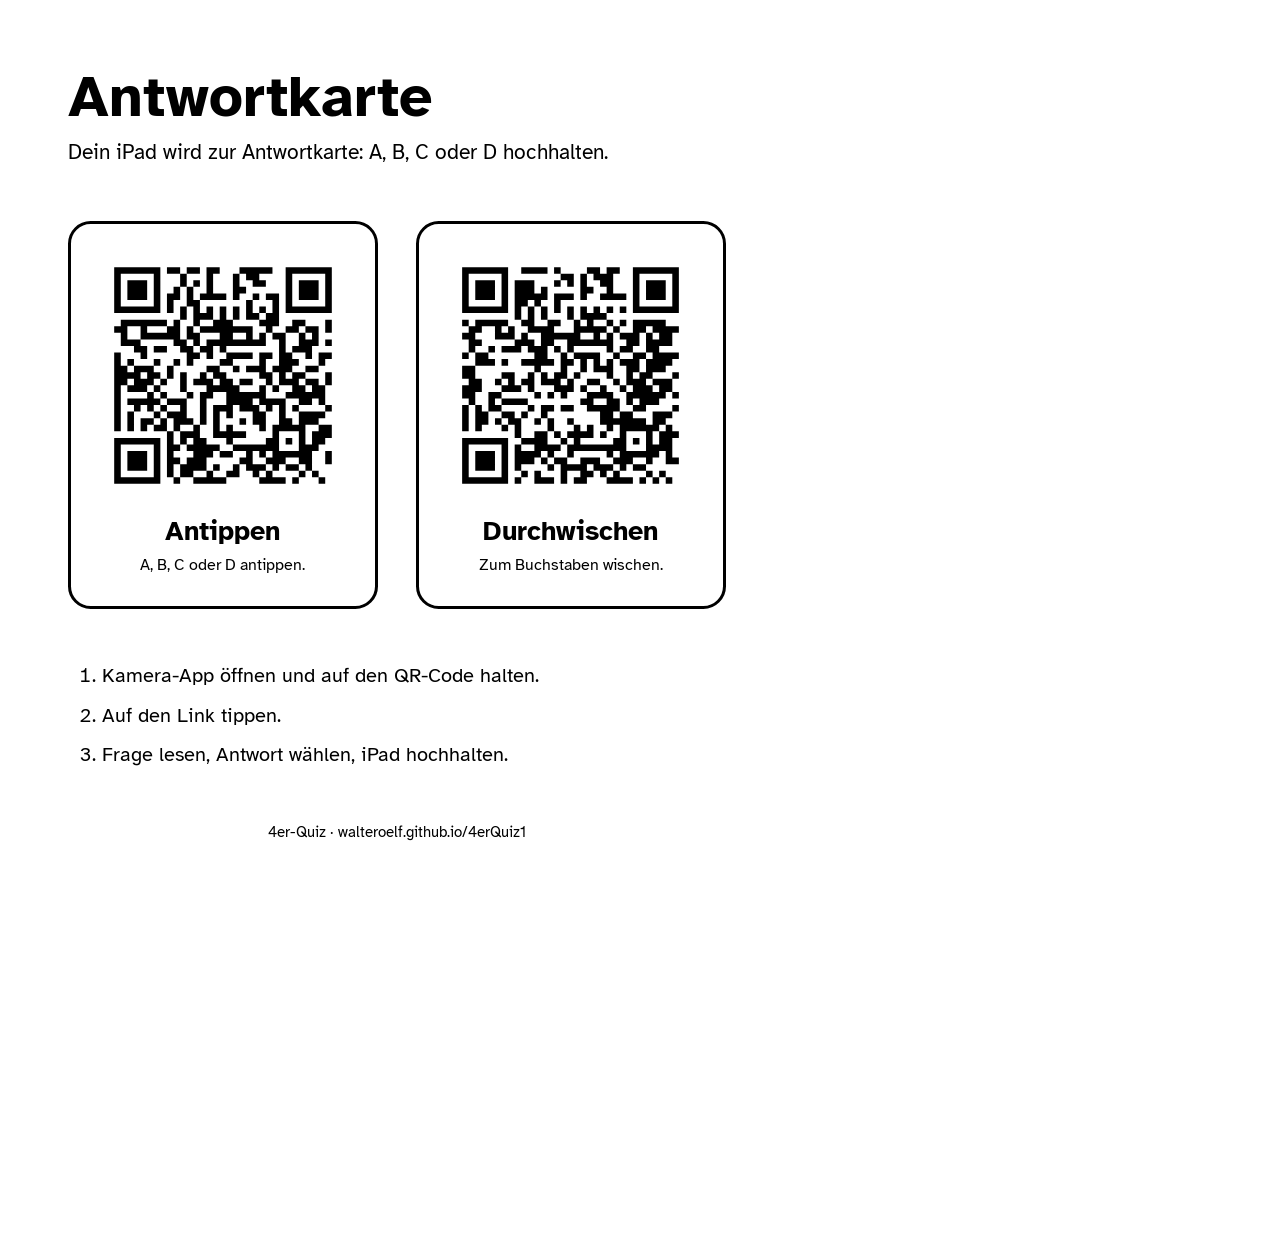
==== vorlage/antwortkarte-qr.html @ a81f3c60 "QR-Codes zur Antwortkarte als Seite für die Schüler Co-Authored-By: Claude Sonnet 5.5 <noreply@anthr" ====
<!doctype html>
<!--
  Schülerseite mit den QR-Codes zur Antwortkarte (siehe make_qr.py):
  A4 hochkant, rein schwarz-weiß.
-->
<html lang="de">
<head>
  <meta charset="utf-8">
  <title>Antwortkarte – QR-Codes</title>
  <link href="https://fonts.googleapis.com/css2?family=Atkinson+Hyperlegible:wght@400;700&display=swap" rel="stylesheet">
  <style>
    @page { size: A4 portrait; margin: 0; }

    html, body { margin: 0; height: 297mm; overflow: hidden; }

    body {
      width: 210mm;
      height: 297mm;
      color: #000;
      background: #fff;
      font-family: "Atkinson Hyperlegible", "Helvetica Neue", Arial, sans-serif;
      font-size: 14pt;
      line-height: 1.4;
    }

    .page {
      height: 100%;
      padding: 18mm 18mm 14mm;
      display: flex;
      flex-direction: column;
      gap: 14mm;
    }

    h1 {
      margin: 0;
      font-size: 44pt;
      line-height: 1;
    }

    .lead { margin: 3mm 0 0; font-size: 16pt; }

    .codes {
      display: grid;
      grid-template-columns: 1fr 1fr;
      gap: 10mm;
    }

    .code {
      border: 3px solid #000;
      border-radius: 6mm;
      padding: 8mm;
      text-align: center;
    }

    .code img { width: 100%; display: block; }

    .code h2 { margin: 4mm 0 1mm; font-size: 20pt; }

    .code p { margin: 0; font-size: 12pt; }

    ol {
      margin: 0;
      padding-left: 9mm;
      display: flex;
      flex-direction: column;
      gap: 3mm;
      font-size: 15pt;
    }

    footer {
      font-size: 11pt;
      text-align: center;
    }
  </style>
</head>
<body>
  <div class="page">
    <header>
      <h1>Antwortkarte</h1>
      <p class="lead">
        Dein iPad wird zur Antwortkarte: A, B, C oder D hochhalten.
      </p>
    </header>

    <section class="codes">
      <div class="code">
        <img src="qr-karte-antippen.svg" alt="QR-Code: Antippen">
        <h2>Antippen</h2>
        <p>A, B, C oder D antippen.</p>
      </div>
      <div class="code">
        <img src="qr-karte-wischen.svg" alt="QR-Code: Durchwischen">
        <h2>Durchwischen</h2>
        <p>Zum Buchstaben wischen.</p>
      </div>
    </section>

    <ol>
      <li>Kamera-App öffnen und auf den QR-Code halten.</li>
      <li>Auf den Link tippen.</li>
      <li>Frage lesen, Antwort wählen, iPad hochhalten.</li>
    </ol>

    <footer>4er-Quiz · walteroelf.github.io/4erQuiz1</footer>
  </div>
</body>
</html>
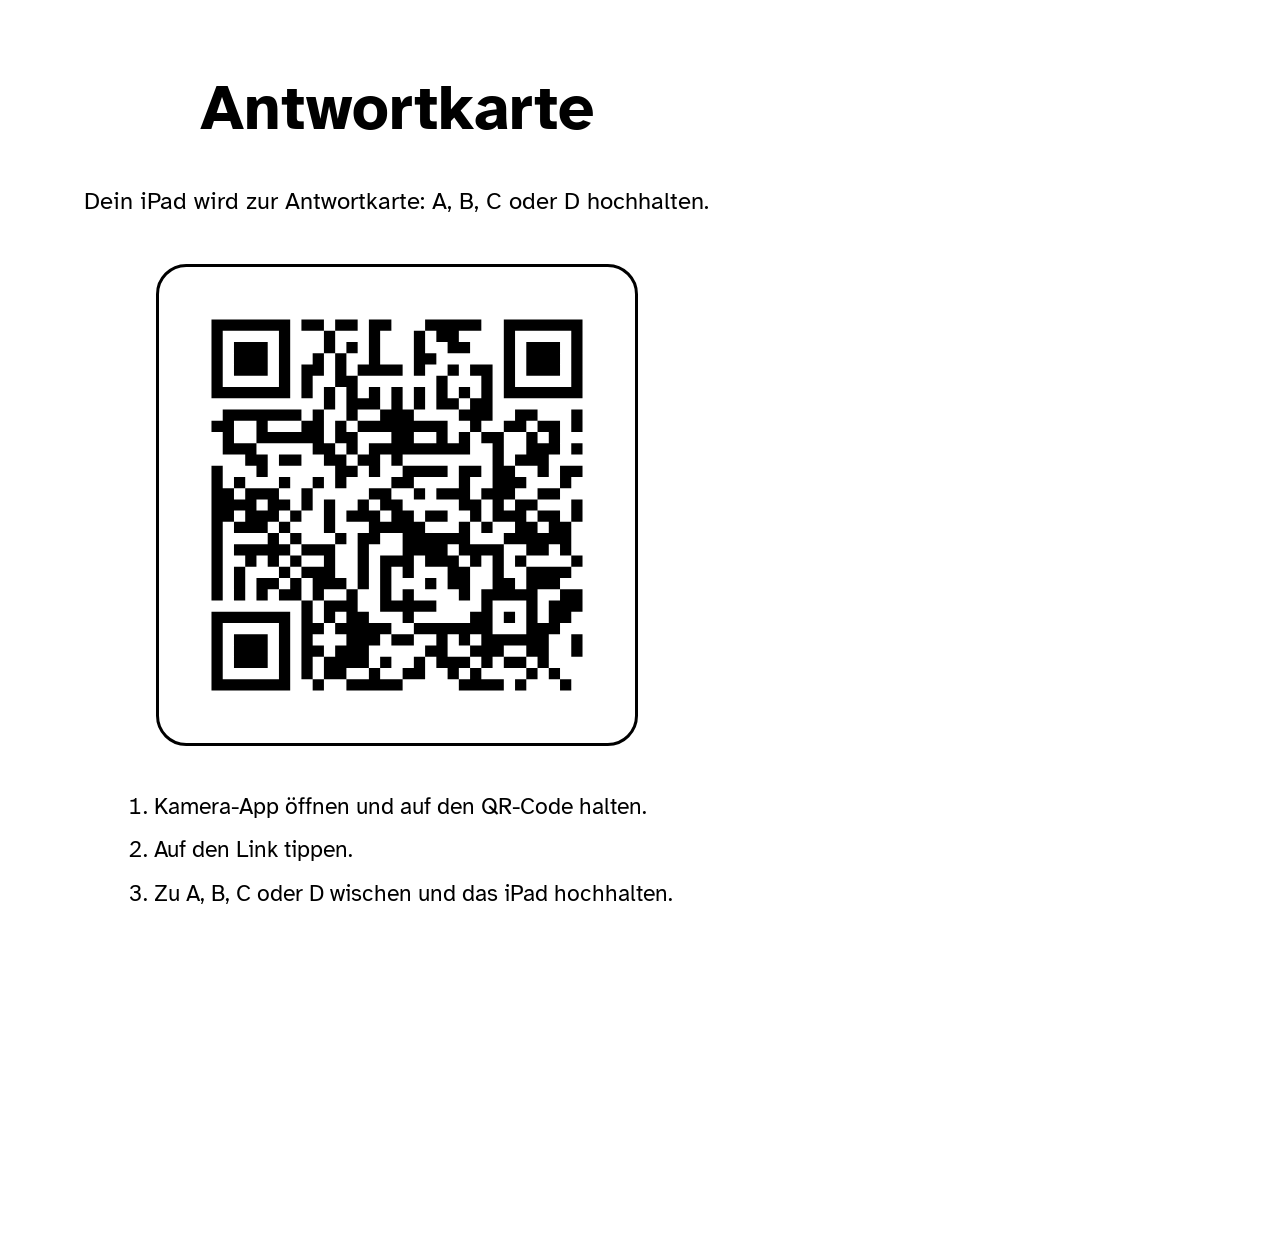
==== commit 0e8ca8e3: "Antwortkarte nur noch zum Durchwischen, ein QR-Code Co-Authored-By: Claude Sonnet 5.5 <noreply@anthr" ====
--- a/vorlage/antwortkarte-qr.html
+++ b/vorlage/antwortkarte-qr.html
@@ -1,12 +1,12 @@
 <!doctype html>
 <!--
-  Schülerseite mit den QR-Codes zur Antwortkarte (siehe make_qr.py):
+  Schülerseite mit dem QR-Code zur Antwortkarte (siehe make_qr.py):
   A4 hochkant, rein schwarz-weiß.
 -->
 <html lang="de">
 <head>
   <meta charset="utf-8">
-  <title>Antwortkarte – QR-Codes</title>
+  <title>Antwortkarte – QR-Code</title>
   <link href="https://fonts.googleapis.com/css2?family=Atkinson+Hyperlegible:wght@400;700&display=swap" rel="stylesheet">
   <style>
     @page { size: A4 portrait; margin: 0; }
@@ -19,44 +19,35 @@
       color: #000;
       background: #fff;
       font-family: "Atkinson Hyperlegible", "Helvetica Neue", Arial, sans-serif;
-      font-size: 14pt;
+      font-size: 16pt;
       line-height: 1.4;
     }
 
     .page {
       height: 100%;
-      padding: 18mm 18mm 14mm;
+      padding: 20mm 20mm 14mm;
       display: flex;
       flex-direction: column;
-      gap: 14mm;
+      align-items: center;
+      gap: 12mm;
+      text-align: center;
     }
 
     h1 {
       margin: 0;
-      font-size: 44pt;
+      font-size: 48pt;
       line-height: 1;
     }
 
-    .lead { margin: 3mm 0 0; font-size: 16pt; }
-
-    .codes {
-      display: grid;
-      grid-template-columns: 1fr 1fr;
-      gap: 10mm;
-    }
+    .lead { margin: 0; font-size: 18pt; }
 
     .code {
       border: 3px solid #000;
-      border-radius: 6mm;
+      border-radius: 8mm;
       padding: 8mm;
-      text-align: center;
     }
 
-    .code img { width: 100%; display: block; }
-
-    .code h2 { margin: 4mm 0 1mm; font-size: 20pt; }
-
-    .code p { margin: 0; font-size: 12pt; }
+    .code img { width: 110mm; display: block; }
 
     ol {
       margin: 0;
@@ -64,41 +55,28 @@
       display: flex;
       flex-direction: column;
       gap: 3mm;
-      font-size: 15pt;
+      font-size: 17pt;
+      text-align: left;
     }
 
-    footer {
-      font-size: 11pt;
-      text-align: center;
-    }
+    footer { margin-top: auto; font-size: 11pt; }
   </style>
 </head>
 <body>
   <div class="page">
-    <header>
-      <h1>Antwortkarte</h1>
-      <p class="lead">
-        Dein iPad wird zur Antwortkarte: A, B, C oder D hochhalten.
-      </p>
-    </header>
+    <h1>Antwortkarte</h1>
+    <p class="lead">
+      Dein iPad wird zur Antwortkarte: A, B, C oder D hochhalten.
+    </p>
 
-    <section class="codes">
-      <div class="code">
-        <img src="qr-karte-antippen.svg" alt="QR-Code: Antippen">
-        <h2>Antippen</h2>
-        <p>A, B, C oder D antippen.</p>
-      </div>
-      <div class="code">
-        <img src="qr-karte-wischen.svg" alt="QR-Code: Durchwischen">
-        <h2>Durchwischen</h2>
-        <p>Zum Buchstaben wischen.</p>
-      </div>
-    </section>
+    <div class="code">
+      <img src="qr-karte.svg" alt="QR-Code zur Antwortkarte">
+    </div>
 
     <ol>
       <li>Kamera-App öffnen und auf den QR-Code halten.</li>
       <li>Auf den Link tippen.</li>
-      <li>Frage lesen, Antwort wählen, iPad hochhalten.</li>
+      <li>Zu A, B, C oder D wischen und das iPad hochhalten.</li>
     </ol>
 
     <footer>4er-Quiz · walteroelf.github.io/4erQuiz1</footer>
